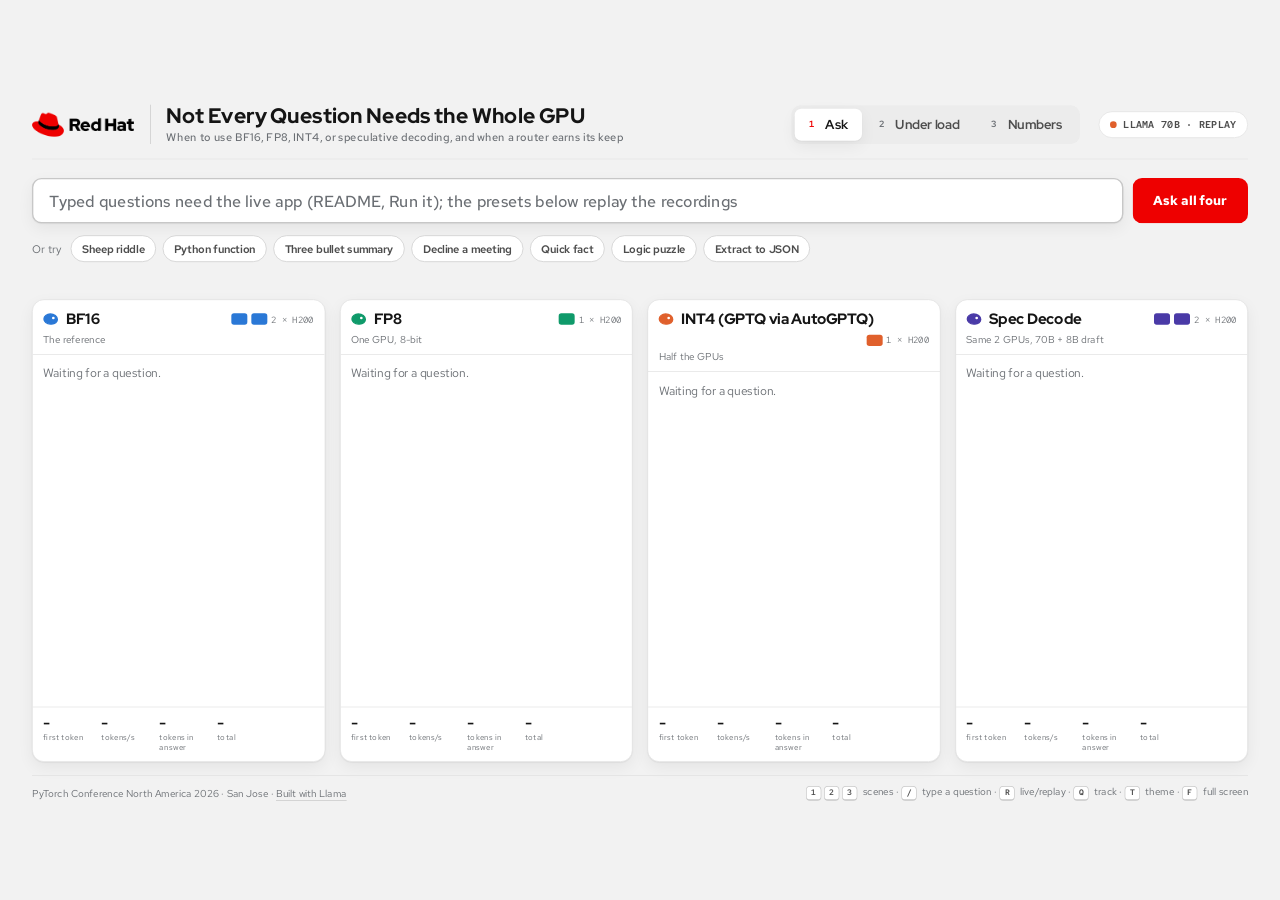
==== demo/index.html @ 515ed0f7 "Add demo/, a replay-only copy of the presenter for GitHub Pages scripts/build_static_demo.py renders" ====
<!DOCTYPE html>
<html lang="en">
<head>
    <meta charset="UTF-8">
    <meta name="viewport" content="width=device-width, initial-scale=1.0">
    <title>Not Every Question Needs the Whole GPU</title>
    <link rel="stylesheet" href="../static/css/base.css">
    <link rel="stylesheet" href="../static/css/presenter.css">
    <link rel="stylesheet" href="fonts.css">
</head>
<body class="presenter">
<div id="stage" class="stage">

    <header class="top">
        <div class="brand">
            <img src="../static/images/redhat-logo.png" alt="Red Hat" class="logo">
            <div class="brand-text">
                <h1>Not Every Question Needs the Whole GPU</h1>
                <p id="subtitle">When to use BF16, INT4, or speculative decoding, and when a router earns its keep</p>
            </div>
        </div>

        <nav class="tabs" role="tablist" aria-label="Scenes">
            <button class="tab is-active" role="tab" data-scene="ask"><kbd>1</kbd>Ask</button>
            <button class="tab" role="tab" data-scene="load"><kbd>2</kbd>Under load</button>
            <button class="tab" role="tab" data-scene="numbers"><kbd>3</kbd>Numbers</button>
        </nav>

        <div class="controls">
            <span class="mode" id="modeBadge"><i></i><span>Connecting</span></span>
        </div>
    </header>

    <!-- ask -->
    <section class="scene is-active" id="scene-ask" data-scene="ask">
        <form class="ask-bar" id="askForm" autocomplete="off">
            <input id="askInput" type="text" maxlength="2000" placeholder="Type a question from the room and press Enter" aria-label="Question">
            <button class="btn btn-primary" type="submit" id="askAll">Ask all</button>
        </form>
        <div class="ask-meta">
            <div class="presets" id="presets">
                <span class="presets-label">Or try</span>
            </div>
            <p class="router" id="router" hidden></p>
        </div>
        <div class="ask-grid" id="askGrid"></div>
    </section>

    <!-- load -->
    <section class="scene" id="scene-load" data-scene="load">
        <div class="numbers-head">
            <div>
                <h2 class="scene-title">What happens when the questions pile up</h2>
                <p class="scene-sub" id="loadSetup"></p>
            </div>
            <button class="btn btn-primary" id="loadPlay" type="button">Play the load run</button>
        </div>
        <div class="load-stage" id="loadStage"></div>
        <p class="takeaway-big" id="loadResult"></p>
    </section>

    <!-- numbers -->
    <section class="scene" id="scene-numbers" data-scene="numbers">
        <div class="numbers-head">
            <h2 class="scene-title">What each setup gets you</h2>
            <p class="scene-sub" id="benchNote"></p>
        </div>
        <div class="money-grid" id="moneyGrid"></div>
        <p class="takeaway-big" id="takeaway"></p>
        <div class="router-strip" id="routerStrip"></div>
        <p class="router-note" id="routerNote"></p>
        <p class="numbers-foot" id="numbersFoot"></p>
    </section>

    <footer class="bottom">
        <span id="footLeft">PyTorch Conference North America 2026 · San Jose · <a id="footLicense" href="https://github.com/meta-llama/llama-models/blob/main/models/llama3_1/LICENSE" target="_blank" rel="noopener">Built with Llama</a></span>
        <span id="footRight"><span id="footKeys"><kbd>1</kbd><kbd>2</kbd><kbd>3</kbd></span> scenes · <kbd>/</kbd> type a question · <kbd>R</kbd> live/replay · <kbd>Q</kbd> track · <kbd>T</kbd> theme · <kbd>F</kbd> full screen</span>
    </footer>
</div>

<script>
    // the static copy: the track from ?track=, llama otherwise; Q switches tracks
    window.DEMO_STATIC = { track: new URLSearchParams(location.search).get('track') || 'llama' };
</script>
<script src="data/llama.js"></script>
<script src="data/qwen.js"></script>
<script src="../static/js/presenter.js"></script>
</body>
</html>
---- static/css/base.css ----
/* Shared tokens for the presenter stage and the booth arena.
   Fonts are bundled (static/fonts, SIL OFL 1.1) so nothing depends on conference wifi. */

@font-face { font-family: 'Red Hat Display'; src: url('../fonts/RedHatDisplay-VF.woff2') format('woff2'); font-weight: 300 900; font-display: block; }
@font-face { font-family: 'Red Hat Text'; src: url('../fonts/RedHatText-VF.woff2') format('woff2'); font-weight: 300 700; font-display: block; }
@font-face { font-family: 'Red Hat Mono'; src: url('../fonts/RedHatMono-VF.woff2') format('woff2'); font-weight: 300 700; font-display: block; }

:root {
    color-scheme: light;
    --page: #f2f2f2;
    --surface: #ffffff;
    --surface-2: #f7f7f7;
    --surface-3: #ececec;
    --ink: #151515;
    --ink-2: #4d4d4d;
    --ink-3: #6a6e73;
    --line: #e0e0e0;
    --line-strong: #c7c7c7;
    --brand: #ee0000;
    --brand-ink: #a60000;
    --brand-wash: #fce3e3;
    --brand-solid: #ee0000;
    --brand-solid-hover: #be0000;
    --good: #3e8635;
    --good-wash: #e9f4e6;
    --shadow: 0 1px 2px rgba(21, 21, 21, 0.06), 0 8px 24px rgba(21, 21, 21, 0.06);

    /* Variant identity (validated for CVD separation and 3:1 contrast on white) */
    --v-bf16: #2a78d6;
    --v-fp8: #0f9a6a;
    --v-int4: #e0602c;
    --v-spec: #4a3aa7;
    --v-you: #151515;

    /* Arena scene */
    --sky-top: #ffffff;
    --sky-bottom: #f3f5f8;
    --grid: rgba(21, 21, 21, 0.045);
    --pipe: #292929;
    --pipe-edge: #151515;
    --pipe-hard: #ee0000;
    --pipe-hard-edge: #a60000;
    --ground: #e4e4e4;
    --ground-tick: #c7c7c7;

    --display: 'Red Hat Display', system-ui, sans-serif;
    --text: 'Red Hat Text', system-ui, sans-serif;
    --mono: 'Red Hat Mono', ui-monospace, monospace;
}

:root[data-theme="dark"] {
    color-scheme: dark;
    --page: #0f0f0f;
    --surface: #1b1b1b;
    --surface-2: #222222;
    --surface-3: #2c2c2c;
    --ink: #f5f5f5;
    --ink-2: #c7c7c7;
    --ink-3: #9a9ea3;
    --line: #333333;
    --line-strong: #4a4a4a;
    --brand: #f56e6e;
    --brand-ink: #ff9b9b;
    --brand-wash: #3a1616;
    --brand-solid: #c90000;
    --brand-solid-hover: #a60000;
    --good: #7cc674;
    --good-wash: #1b2d18;
    --shadow: 0 1px 2px rgba(0, 0, 0, 0.4), 0 8px 24px rgba(0, 0, 0, 0.3);

    --v-bf16: #4d94e8;
    --v-fp8: #2cb582;
    --v-int4: #f07a45;
    --v-spec: #9085e9;
    --v-you: #f5f5f5;

    --sky-top: #1d1f23;
    --sky-bottom: #15171a;
    --grid: rgba(255, 255, 255, 0.04);
    --pipe: #d8d8d8;
    --pipe-edge: #f5f5f5;
    --pipe-hard: #f56e6e;
    --pipe-hard-edge: #ff9b9b;
    --ground: #26282c;
    --ground-tick: #3a3d42;
}

*, *::before, *::after { box-sizing: border-box; }
html, body { margin: 0; padding: 0; }
body {
    background: var(--page);
    color: var(--ink);
    font-family: var(--text);
    -webkit-font-smoothing: antialiased;
    text-rendering: optimizeLegibility;
}
button { font: inherit; color: inherit; }
.num { font-variant-numeric: tabular-nums; }

/* Bird glyph used in legends and scoreboards: same shape as the canvas sprite */
.glyph {
    display: inline-block; flex: none;
    width: 22px; height: 17px; border-radius: 50% 55% 45% 50%;
    background: var(--c); border: 2.5px solid var(--c);
    position: relative;
}
.glyph::after {
    content: ''; position: absolute; right: 3px; top: 3px;
    width: 4px; height: 4px; border-radius: 50%; background: var(--surface);
}
.glyph.hollow { background: var(--surface); }
.glyph.hollow::after { background: var(--c); }

.badge {
    display: inline-flex; align-items: center; gap: 6px;
    font-family: var(--mono); font-weight: 600; letter-spacing: 0.04em; text-transform: uppercase;
    border-radius: 999px; white-space: nowrap;
}
---- static/css/presenter.css ----
/* Presenter stage: designed at 1920x1080 and scaled to fit, so nothing reflows or clips
   on a 720p projector, a laptop, or a 4K screen. Minimum body text is 16px at 1080p. */

body.presenter { overflow: hidden; height: 100vh; background: var(--page); }

.stage {
    position: absolute; left: 0; top: 0;
    width: 1920px; height: 1080px;
    transform-origin: 0 0;
    display: grid;
    grid-template-rows: 104px 1fr 52px;
    padding: 0 48px;
    background: var(--page);
}

kbd {
    display: inline-flex; align-items: center; justify-content: center;
    min-width: 26px; height: 26px; padding: 0 7px; margin-right: 8px;
    font-family: var(--mono); font-size: 14px; font-weight: 600;
    color: var(--ink-2); background: var(--surface); border: 1px solid var(--line-strong);
    border-bottom-width: 2px; border-radius: 6px;
}

/* header */
.top {
    display: grid; grid-template-columns: 1fr auto auto; gap: 28px; align-items: center;
    border-bottom: 1px solid var(--line);
}
.brand { display: flex; align-items: center; gap: 24px; min-width: 0; }
.logo { height: 36px; width: auto; }
:root[data-theme="dark"] .logo { filter: brightness(0) invert(1); }
.brand-text { border-left: 1px solid var(--line-strong); padding-left: 24px; }
.brand-text h1 {
    margin: 0; font-family: var(--display); font-weight: 800; font-size: 32px; line-height: 1.05;
    letter-spacing: -0.01em;
}
.brand-text p { margin: 4px 0 0; font-size: 17px; font-weight: 500; color: var(--ink-3); white-space: nowrap; }

.tabs {
    display: flex; gap: 4px; padding: 5px;
    background: var(--surface-3); border-radius: 14px;
}
.tab {
    display: flex; align-items: center; height: 48px; padding: 0 22px 0 12px;
    border: 0; border-radius: 10px; background: transparent; cursor: pointer;
    font-family: var(--display); font-weight: 700; font-size: 19px; color: var(--ink-2);
    transition: background .15s, color .15s;
}
.tab kbd { background: transparent; border-color: transparent; color: var(--ink-3); }
.tab:hover { color: var(--ink); }
.tab.is-active { background: var(--surface); color: var(--ink); box-shadow: var(--shadow); }
.tab.is-active kbd { color: var(--brand); }

.controls { display: flex; align-items: center; justify-content: flex-end; gap: 14px; }
.mode {
    display: inline-flex; align-items: center; gap: 10px; height: 40px; padding: 0 16px;
    border-radius: 999px; background: var(--surface); border: 1px solid var(--line);
    font-family: var(--mono); font-size: 15px; font-weight: 600; letter-spacing: 0.03em; text-transform: uppercase;
    color: var(--ink-2); white-space: nowrap;
}
.mode i { width: 10px; height: 10px; border-radius: 50%; background: var(--ink-3); }
.mode.live i { background: var(--good); box-shadow: 0 0 0 4px var(--good-wash); }
.mode.sim i { background: var(--v-int4); }
.mode.mixed i { background: linear-gradient(90deg, var(--good) 50%, var(--v-int4) 50%); }

.btn {
    height: 44px; padding: 0 20px; border-radius: 10px; cursor: pointer;
    font-family: var(--text); font-weight: 700; font-size: 16px; white-space: nowrap;
    border: 1px solid transparent; transition: background .15s, border-color .15s, transform .05s;
}
.btn:active { transform: translateY(1px); }
.btn:focus-visible, .tab:focus-visible { outline: 3px solid var(--v-bf16); outline-offset: 2px; }
.btn-primary { background: var(--brand-solid); color: #fff; }
.btn-primary:hover { background: var(--brand-solid-hover); }

/* scenes */
.scene { display: none; min-height: 0; padding: 28px 0 20px; }
.scene.is-active { display: grid; }

.card {
    background: var(--surface); border: 1px solid var(--line); border-radius: 18px;
    box-shadow: var(--shadow); min-width: 0;
}
.card-head {
    display: flex; align-items: baseline; justify-content: space-between; gap: 16px;
    padding: 18px 24px 10px;
}
.card-head h2 {
    display: flex; align-items: center; gap: 10px;
    margin: 0; font-family: var(--display); font-weight: 700; font-size: 21px;
}
.hint { font-family: var(--mono); font-size: 14px; color: var(--ink-3); white-space: nowrap; }

/* arena */
#scene-arena { grid-template-columns: 1fr 488px; gap: 28px; padding-top: 24px; padding-bottom: 16px; }
.arena-main { display: grid; grid-template-rows: auto 1fr; gap: 22px; min-width: 0; }
.canvas-card {
    position: relative; aspect-ratio: 16 / 9; width: 100%;
    border-radius: 20px; overflow: hidden; border: 1px solid var(--line); box-shadow: var(--shadow);
    background: var(--surface);
}
.canvas-card canvas { display: block; width: 100%; height: 100%; }
.canvas-loading {
    position: absolute; inset: 0; display: grid; place-items: center;
    font-family: var(--mono); font-size: 20px; color: var(--ink-3); background: var(--surface);
}
.canvas-loading[hidden] { display: none; }

.caption { display: grid; grid-template-columns: 1fr auto; gap: 40px; align-items: start; padding: 0 4px; }
.caption p { margin: 0; font-size: 19px; line-height: 1.5; color: var(--ink-2); max-width: 900px; }
.caption b { color: var(--ink); font-weight: 700; }
.keys { list-style: none; margin: 0; padding: 0; display: grid; grid-template-columns: auto auto; gap: 10px 26px; }
.keys li { display: flex; align-items: center; font-size: 16px; color: var(--ink-3); white-space: nowrap; }

.arena-side { display: grid; grid-template-rows: auto auto auto; align-content: start; gap: 16px; min-height: 0; }

.rows { list-style: none; margin: 0; padding: 0 12px 12px; }
.row {
    display: grid; grid-template-columns: 30px minmax(0, 1fr) 150px; align-items: center; gap: 3px 12px;
    padding: 6px 12px; border-radius: 12px; cursor: pointer; transition: background .15s, opacity .15s;
}
.row:hover { background: var(--surface-2); }
.row.is-hidden { opacity: 0.4; }
.row .who { min-width: 0; }
.row .who b { display: block; font-family: var(--display); font-weight: 700; font-size: 18.5px; line-height: 1.2; }
.row .who span { display: block; font-size: 14.5px; color: var(--ink-3); margin-top: 2px; white-space: nowrap; overflow: hidden; text-overflow: ellipsis; }
.row .score { text-align: right; }
.row .score b { font-family: var(--mono); font-size: 24px; font-weight: 700; }
.row .score span { display: block; font-family: var(--mono); font-size: 13px; color: var(--ink-3); margin-top: 2px; white-space: nowrap; }
.row .meter { grid-column: 2 / 4; height: 6px; border-radius: 3px; background: var(--surface-3); overflow: hidden; }
.row .meter i { display: block; height: 100%; border-radius: 3px; background: var(--c); transition: width .4s ease; }
.row.flash { animation: flash .9s ease; }
@keyframes flash { 0% { background: var(--brand-wash); } 100% { background: transparent; } }

.spec-stats { display: grid; grid-template-columns: repeat(3, 1fr); gap: 8px; padding: 0 24px; }
.spec-stats div { display: flex; flex-direction: column; gap: 4px; }
.spec-stats b { font-family: var(--mono); font-size: 28px; font-weight: 700; color: var(--ink); }
.spec-stats span { font-size: 14.5px; color: var(--ink-3); line-height: 1.3; }
.strips { display: flex; gap: 6px; padding: 14px 24px 0; align-items: flex-end; }
.strip-key { display: flex; align-items: center; gap: 8px; margin: 10px 24px 16px; font-size: 14px; color: var(--ink-3); }
.strip-key i { width: 18px; height: 9px; border-radius: 3px; flex: none; }
.strip-key i.ok { background: var(--v-spec); }
.strip-key i.fix { background: var(--surface); outline: 2px solid var(--v-spec); outline-offset: -2px; margin-left: 10px; }
.strip { display: flex; flex-direction: column-reverse; gap: 3px; }
.strip i { width: 22px; height: 9px; border-radius: 3px; background: var(--surface-3); }
.strip i.ok { background: var(--v-spec); }
.strip i.fix { background: var(--surface); outline: 2px solid var(--v-spec); outline-offset: -2px; }

/* booth arena: throw events float over the top-left of the course */
.feed {
    position: absolute; left: 20px; top: 20px; right: 45%;
    list-style: none; margin: 0; padding: 0; display: flex; flex-direction: column; align-items: flex-start; gap: 8px;
    pointer-events: none;
}
.feed li {
    display: flex; align-items: center; gap: 10px; max-width: 100%;
    font-size: 16px; color: var(--ink-2); padding: 8px 14px; border-radius: 999px;
    background: var(--surface); border: 1px solid var(--line); box-shadow: var(--shadow);
    animation: slidein .35s ease; white-space: nowrap; overflow: hidden; text-overflow: ellipsis;
}
.feed li b { color: var(--ink); }
.feed li .dot { width: 9px; height: 9px; border-radius: 50%; background: var(--brand); flex: none; }
.feed li.fade { opacity: 0; transition: opacity .6s ease; }
@keyframes slidein { from { transform: translateY(-6px); opacity: 0; } to { transform: none; opacity: 1; } }

/* numbers */
#scene-numbers, #scene-quality { grid-template-rows: auto auto 1fr; gap: 22px; }
.numbers-head { display: flex; justify-content: space-between; align-items: flex-end; gap: 32px; }
.scene-title { margin: 0; font-family: var(--display); font-weight: 800; font-size: 34px; letter-spacing: -0.01em; }
.scene-sub { margin: 6px 0 0; font-size: 17px; color: var(--ink-3); max-width: 1180px; line-height: 1.45; }
.basis {
    display: inline-flex; align-items: center; gap: 8px; height: 30px; padding: 0 12px; border-radius: 999px;
    font-family: var(--mono); font-size: 13px; font-weight: 600; text-transform: uppercase; letter-spacing: 0.04em;
    border: 1px solid var(--line-strong); color: var(--ink-2); background: var(--surface); white-space: nowrap;
}
.basis::before { content: ''; width: 8px; height: 8px; border-radius: 50%; }
.stats { list-style: none; margin: 0; padding: 0; border-top: 1px solid var(--line); }
.stats li { display: flex; justify-content: space-between; align-items: baseline; padding: 10px 0; border-bottom: 1px solid var(--line); font-size: 16.5px; }
.stats li:last-child { border-bottom: 0; }
.stats li span { color: var(--ink-3); }
.stats li b { font-family: var(--mono); font-weight: 600; color: var(--ink); }
.pending { display: flex; align-items: center; gap: 14px; padding: 16px 22px; border-radius: 14px; border: 1px dashed var(--line-strong); color: var(--ink-3); font-size: 16px; }
.pending b { color: var(--ink-2); }
.load { padding-bottom: 18px; min-height: 0; }
.load svg { display: block; width: 100%; height: auto; padding: 0 16px; }
.load .dot { stroke: var(--surface); stroke-width: 2; }
.load .end { font-family: var(--display); font-weight: 700; font-size: 15px; fill: var(--ink); }
.load .pending { margin: 4px 24px 0; }
.takeaway { margin: 16px 24px 0; padding-top: 14px; border-top: 1px solid var(--line); font-size: 17px; line-height: 1.45; color: var(--ink-2); }
.takeaway b { color: var(--ink); }

/* quality */

@keyframes blink { 50% { opacity: 0; } }
.verdict { margin: 0 24px 20px; padding: 10px 14px; border-radius: 10px; font-weight: 700; font-size: 16.5px; display: flex; align-items: center; gap: 10px; }
.verdict:empty { display: none; }
.verdict.pass { background: var(--good-wash); color: var(--good); }
.verdict svg { width: 20px; height: 20px; flex: none; fill: currentColor; }

/* footer */
.bottom {
    display: flex; align-items: center; justify-content: space-between;
    border-top: 1px solid var(--line); font-size: 15px; color: var(--ink-3);
}
.bottom kbd { height: 22px; min-width: 22px; font-size: 12px; margin-right: 4px; }

/* ask */
#scene-ask { grid-template-rows: auto auto 1fr; gap: 18px; }
.ask-bar { display: grid; grid-template-columns: 1fr auto; gap: 14px; }
.ask-bar input {
    height: 68px; padding: 0 24px; border-radius: 14px; border: 2px solid var(--line-strong);
    background: var(--surface); color: var(--ink); font-family: var(--text); font-size: 24px; font-weight: 500;
    outline: none; box-shadow: var(--shadow); min-width: 0;
}
.ask-bar input::placeholder { color: var(--ink-3); }
.ask-bar input:focus { border-color: var(--v-bf16); }
.ask-bar .btn { height: 68px; padding: 0 30px; font-size: 20px; border-radius: 14px; }
.ask-meta { display: flex; flex-direction: column; align-items: flex-start; gap: 12px; }
.presets { display: flex; align-items: center; gap: 10px; flex-wrap: nowrap; }
.router[hidden] { display: block; visibility: hidden; }
.presets-label { font-size: 17px; color: var(--ink-3); margin-right: 4px; }
.presets button {
    height: 40px; padding: 0 16px; border-radius: 999px; cursor: pointer;
    border: 1px solid var(--line-strong); background: var(--surface); color: var(--ink-2);
    font-weight: 600; font-size: 16px;
}
.presets button:hover { color: var(--ink); border-color: var(--ink-3); }
.router { margin: 0; min-height: 26px; font-size: 18px; color: var(--ink-2); white-space: nowrap; }
.router b { color: var(--ink); }
.router .glyph { width: 20px; height: 15px; vertical-align: -1px; margin: 0 6px 0 4px; }

.ask-grid { display: grid; grid-template-columns: repeat(var(--cols, 3), 1fr); gap: 22px; min-height: 0; }
.acol { display: grid; grid-template-rows: auto 1fr auto; min-height: 0; overflow: hidden; }
.acol.is-routed { border-color: var(--c); box-shadow: 0 0 0 2px var(--c), var(--shadow); }
.acol-head { padding: 18px 24px 14px; border-bottom: 1px solid var(--line); }
.acol-head .row1 { display: flex; flex-wrap: wrap; align-items: center; justify-content: space-between; gap: 8px 12px; }
.acol-head h3 { display: flex; align-items: center; gap: 12px; margin: 0; font-family: var(--display); font-weight: 800; font-size: 26px; }
.acol-head .role { margin: 6px 0 0; font-size: 16.5px; color: var(--ink-3); }
/* a long label (the Qwen INT4 names its build) pushes the chips onto their own line, right-aligned */
.gpu-chips { display: flex; align-items: center; gap: 6px; margin-left: auto; font-family: var(--mono); font-size: 14px; color: var(--ink-3); white-space: nowrap; }
.gpu-chips i { width: 24px; height: 17px; border-radius: 4px; background: var(--c); }
.answer {
    margin: 0; padding: 18px 24px; overflow: auto; min-height: 0;
    font-family: var(--text); font-size: 19px; line-height: 1.55; color: var(--ink); white-space: pre-wrap; word-wrap: break-word;
}
.answer.idle { color: var(--ink-3); }
.answer.err { color: var(--brand-ink); }
.answer .live-part { color: var(--ink-2); }
.answer .fb-divider {
    display: block; margin: 14px 0 12px; padding-top: 10px; border-top: 2px dashed var(--brand-ink);
    font-family: var(--mono); font-size: 14px; font-weight: 700; letter-spacing: .02em; color: var(--brand-ink);
}
.answer .live-part + .fb-divider { margin-top: 16px; }
.answer > .fb-divider:first-child { margin-top: 0; }
.answer.planned .fb-divider { border-top-color: var(--line-strong); color: var(--ink-3); }
.astats { display: grid; grid-template-columns: repeat(4, minmax(0, 1fr)) auto; align-items: end; gap: 10px; padding: 14px 24px 18px; border-top: 1px solid var(--line); }
.astats div { display: flex; flex-direction: column; gap: 2px; min-width: 0; }
.astats b { font-family: var(--mono); font-size: 22px; font-weight: 700; color: var(--ink); white-space: nowrap; }
.astats span { font-size: 14px; color: var(--ink-3); }
/* four columns: narrower cards, so the stat row tightens instead of wrapping */
.ask-grid.cols-4 .astats { gap: 8px; padding: 12px 16px 14px; }
.ask-grid.cols-4 .astats b { font-size: 18px; }
.ask-grid.cols-4 .astats b.na { font-size: 13.5px; line-height: 24px; }
.ask-grid.cols-4 .astats span { font-size: 12.5px; min-height: 2.4em; line-height: 1.2; }
.ask-grid.cols-4 .answer { padding: 14px 16px; font-size: 17.5px; }
.ask-grid.cols-4 .acol-head { padding: 14px 16px 12px; }
.ask-grid.cols-4 .acol-head h3 { font-size: 22px; }
.ask-grid.cols-4 .acol-head .role { font-size: 15px; }
.ask-grid.cols-4 .place { transform: scale(.85); }
.place {
    align-self: center; min-width: 58px; height: 36px; padding: 0 12px; border-radius: 999px;
    display: inline-flex; align-items: center; justify-content: center;
    font-family: var(--display); font-weight: 800; font-size: 17px; background: var(--surface-3); color: var(--ink-2);
}
.place.first { background: var(--c); color: #fff; }
.place:empty { visibility: hidden; }

/* numbers (the money slide) */
#scene-numbers { grid-template-rows: auto auto auto auto; gap: 24px; align-content: start; }
.money-grid { display: grid; grid-template-columns: repeat(var(--cols, 3), 1fr); gap: 22px; }
.mcard { padding: 24px 28px 22px; display: flex; flex-direction: column; gap: 16px; border-top: 6px solid var(--c); }
.mcard h3 { display: flex; align-items: center; gap: 12px; margin: 0; font-family: var(--display); font-weight: 800; font-size: 30px; }
.mcard .gets { margin: 0; font-family: var(--display); font-weight: 700; font-size: 24px; color: var(--ink); }
.mcard .nums { display: grid; grid-template-columns: 1fr 1fr; gap: 12px; padding: 14px 0; border-top: 1px solid var(--line); border-bottom: 1px solid var(--line); }
.mcard .nums div { display: flex; flex-direction: column; }
.mcard .nums b { font-family: var(--display); font-weight: 800; font-size: 54px; line-height: 1; letter-spacing: -0.02em; }
.mcard .nums span { margin-top: 8px; font-size: 15.5px; color: var(--ink-3); }
.mcard dl { margin: 0; display: grid; gap: 12px; }
.mcard dt { font-family: var(--mono); font-size: 13px; font-weight: 700; text-transform: uppercase; letter-spacing: .05em; color: var(--ink-3); }
.mcard dd { margin: 4px 0 0; font-size: 18px; line-height: 1.45; color: var(--ink-2); }
.mcard .note { margin: 0; font-size: 15px; color: var(--ink-3); line-height: 1.4; }
.takeaway-big { margin: 0; padding: 0 4px; font-family: var(--display); font-weight: 700; font-size: 26px; line-height: 1.35; color: var(--ink-2); }
.takeaway-big b { color: var(--ink); }
.router-strip { display: flex; align-items: center; gap: 14px; padding: 20px 28px; }
.router-strip .route { flex: 1 1 auto; justify-content: center; white-space: nowrap; }
.router-strip h3 { margin: 0 12px 0 0; font-family: var(--display); font-weight: 800; font-size: 22px; white-space: nowrap; }
.route { display: flex; align-items: center; gap: 12px; padding: 12px 16px; border-radius: 12px; background: var(--surface-2); font-size: 17px; color: var(--ink-2); }
.route b { color: var(--ink); }
.route .arrow { color: var(--ink-3); }
.mcard .mhead { display: flex; flex-wrap: wrap; align-items: center; justify-content: space-between; gap: 8px 12px; }
.router-note { margin: -8px 4px 0; font-size: 17px; color: var(--ink-3); }

/* under load (replay of the load test) */
#scene-load { grid-template-rows: auto 1fr auto; gap: 22px; }
#scene-load .numbers-head { align-items: flex-end; }
.load-stage { display: grid; grid-template-columns: repeat(var(--cols, 3), 1fr); gap: 22px; min-height: 0; }
.lcard { padding: 22px 26px; display: grid; grid-template-rows: auto auto 1fr auto auto auto; gap: 14px; border-top: 6px solid var(--c); min-height: 0; }
.lcard .mhead h3 { display: flex; align-items: center; gap: 12px; margin: 0; font-family: var(--display); font-weight: 800; font-size: 28px; }
.lcard .big b { display: block; font-family: var(--display); font-weight: 800; font-size: 76px; line-height: 1; letter-spacing: -0.02em; }
.lcard .big span { display: block; margin-top: 8px; font-size: 17px; color: var(--ink-3); }
/* the box takes the free row; the svg fills it absolutely so its viewBox can't resize the row */
.lcard .spark-box { position: relative; min-height: 120px; }
.lcard .spark { position: absolute; inset: 0; width: 100%; height: 100%; }
.lcard .spark polyline { fill: none; stroke: var(--c); stroke-width: 4; stroke-linejoin: round; stroke-linecap: round; }
.lcard .spark circle { fill: var(--c); stroke: var(--surface); stroke-width: 2; }
/* a run that shared its pod with another sweep: a lower bound, drawn hollow */
.lcard .spark circle.shared { fill: var(--surface); stroke: var(--c); stroke-width: 3; }
.lcard .spark text { font-family: var(--mono); font-size: 16px; fill: var(--ink-3); }
.lcard .spark line { stroke: var(--line); }
.lstats { display: grid; grid-template-columns: 1fr 1fr 1fr; gap: 12px; padding-top: 14px; border-top: 1px solid var(--line); }
.tpot-wrap { display: grid; gap: 4px; }
.tpot-title { font-size: 14.5px; color: var(--ink-3); }
.lcard .tpot { width: 100%; height: 84px; }
.lcard .tpot polyline { fill: none; stroke: var(--c); stroke-width: 3; stroke-linejoin: round; stroke-linecap: round; opacity: .85; }
.lcard .tpot circle { fill: var(--c); stroke: var(--surface); stroke-width: 2; }
.lcard .tpot circle.over { fill: var(--surface); stroke: var(--c); stroke-width: 3; }
.lcard .tpot .target { stroke: var(--ink-2); stroke-width: 2; stroke-dasharray: 6 5; }
.lcard .tpot .target-label { font-family: var(--mono); font-size: 14px; fill: var(--ink-2); }
.l-target { margin: 0; min-height: 24px; line-height: 24px; font-size: 17px; color: var(--ink-2); }
.load-stage.cols-4 { gap: 16px; }
.load-stage.cols-4 .lcard { padding: 18px 20px; gap: 12px; }
.load-stage.cols-4 .lcard .mhead h3 { font-size: 22px; }
.load-stage.cols-4 .lcard .big b { font-size: 64px; }
.load-stage.cols-4 .lstats b { font-size: 21px; }
.load-stage.cols-4 .lstats span { font-size: 13px; }
.load-stage.cols-4 .l-target { font-size: 15px; line-height: 22px; min-height: 22px; }
.l-target b { color: var(--ink); }
.lstats div { display: flex; flex-direction: column; gap: 2px; }
.lstats b { font-family: var(--mono); font-size: 24px; font-weight: 700; }
.lstats span { font-size: 14.5px; color: var(--ink-3); }
.load-empty { grid-column: 1 / -1; display: grid; place-items: center; text-align: center; padding: 60px; border: 2px dashed var(--line-strong); border-radius: 18px; color: var(--ink-3); font-size: 20px; line-height: 1.5; }
.load-empty b { color: var(--ink-2); }
.mcard .nums.three { grid-template-columns: 1.1fr 1fr 1fr; }
.mcard .nums.three b { font-size: 46px; }
.numbers-foot { margin: -10px 4px 0; font-size: 14.5px; color: var(--ink-3); line-height: 1.45; }
.lcard .mhead { display: flex; flex-wrap: wrap; align-items: center; justify-content: space-between; gap: 8px 12px; }
.astats b.na { font-family: var(--text); font-size: 16px; font-weight: 600; color: var(--ink-3); line-height: 29px; }
.tab[hidden] { display: none; }
.takeaway-big .pending-note { display: block; margin-top: 6px; font-family: var(--text); font-weight: 500; font-size: 19px; color: var(--ink-3); }
.mcard .gets { line-height: 1.3; min-height: 2.6em; }
.mcard .nums span { min-height: 2.6em; }
.mcard .nums b.small { font-size: 34px; line-height: 46px; color: var(--ink-3); }
.acol-head .src.planned { color: var(--ink-2); border: 1px solid var(--ink-3); }
.acol-head .src.recorded { color: var(--brand-ink); border: 1px solid var(--brand-ink); background: var(--brand-wash); }
.acol-head .src { margin-left: 10px; font-family: var(--mono); font-size: 12.5px; font-weight: 600; text-transform: uppercase; letter-spacing: .04em; color: var(--ink-3); padding: 3px 8px; border-radius: 999px; border: 1px dashed var(--line-strong); }
.bottom a { color: inherit; text-decoration: none; border-bottom: 1px solid var(--line-strong); }

/* reserve the result line so the cards (and their charts) keep their size when it appears */
#loadResult { min-height: 2.6em; }

/* four setups on the Numbers screen: narrower cards, so everything shrinks a step instead of wrapping */
.money-grid.cols-4 { gap: 16px; }
.money-grid.cols-4 .mcard { padding: 18px 20px 16px; gap: 12px; }
.money-grid.cols-4 .mcard .mhead h3 { font-size: 22px; }
.money-grid.cols-4 .mcard .gets { font-size: 19px; min-height: 2.6em; }
.money-grid.cols-4 .mcard .nums { padding: 10px 0; gap: 8px; }
.money-grid.cols-4 .mcard .nums.three b { font-size: 34px; white-space: nowrap; }
.money-grid.cols-4 .mcard .nums b.small { font-size: 26px; line-height: 34px; }
.money-grid.cols-4 .mcard .nums span { font-size: 13px; margin-top: 6px; min-height: 2.4em; }
.money-grid.cols-4 .mcard dl { gap: 8px; }
.money-grid.cols-4 .mcard dd { font-size: 15.5px; line-height: 1.4; }
.money-grid.cols-4 + .takeaway-big { font-size: 23px; }
---- demo/fonts.css ----
/* built by scripts/build_static_demo.py from static/fonts/, SIL Open Font License */
@font-face { font-family: 'Red Hat Display'; font-weight: 300 900; font-style: normal; src: url('[data-uri]') format('woff2'); }
@font-face { font-family: 'Red Hat Text'; font-weight: 300 900; font-style: normal; src: url('[data-uri]') format('woff2'); }
@font-face { font-family: 'Red Hat Mono'; font-weight: 300 900; font-style: normal; src: url('[data-uri]') format('woff2'); }
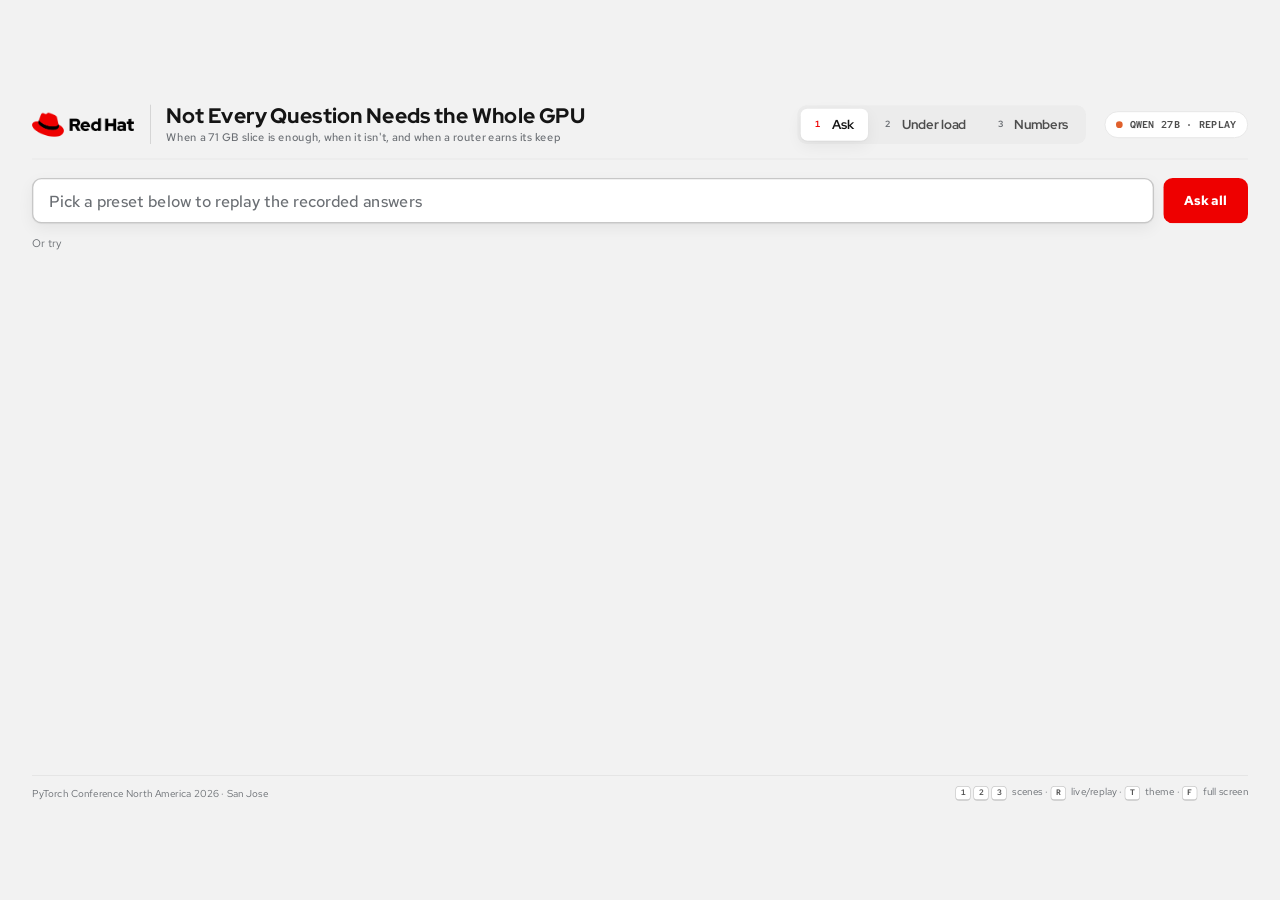
==== commit 8d39240a: "Lock slides and demo to Qwen track only Disable track switching (T, Q, 1, 2 keys), hide the track ch" ====
--- a/demo/index.html
+++ b/demo/index.html
@@ -73,14 +73,14 @@
     </section>
 
     <footer class="bottom">
-        <span id="footLeft">PyTorch Conference North America 2026 · San Jose · <a id="footLicense" href="https://github.com/meta-llama/llama-models/blob/main/models/llama3_1/LICENSE" target="_blank" rel="noopener">Built with Llama</a></span>
-        <span id="footRight"><span id="footKeys"><kbd>1</kbd><kbd>2</kbd><kbd>3</kbd></span> scenes · <kbd>/</kbd> type a question · <kbd>R</kbd> live/replay · <kbd>Q</kbd> track · <kbd>T</kbd> theme · <kbd>F</kbd> full screen</span>
+        <span id="footLeft">PyTorch Conference North America 2026 · San Jose</span>
+        <span id="footRight"><span id="footKeys"><kbd>1</kbd><kbd>2</kbd><kbd>3</kbd></span> scenes · <kbd>R</kbd> live/replay · <kbd>T</kbd> theme · <kbd>F</kbd> full screen</span>
     </footer>
 </div>
 
 <script>
-    // the static copy: the track from ?track=, llama otherwise; Q switches tracks
-    window.DEMO_STATIC = { track: new URLSearchParams(location.search).get('track') || 'llama' };
+    // Qwen only for this presentation
+    window.DEMO_STATIC = { track: 'qwen' };
 </script>
 <script src="data/llama.js"></script>
 <script src="data/qwen.js"></script>
--- a/static/css/presenter.css
+++ b/static/css/presenter.css
@@ -235,7 +235,8 @@
 .acol-head { padding: 18px 24px 14px; border-bottom: 1px solid var(--line); }
 .acol-head .row1 { display: flex; flex-wrap: wrap; align-items: center; justify-content: space-between; gap: 8px 12px; }
 .acol-head h3 { display: flex; align-items: center; gap: 12px; margin: 0; font-family: var(--display); font-weight: 800; font-size: 26px; }
-.acol-head .role { margin: 6px 0 0; font-size: 16.5px; color: var(--ink-3); }
+/* room for two lines on every column, so a role that wraps (the Qwen INT4 and spec decode ones) doesn't make its header taller than the others */
+.acol-head .role { margin: 6px 0 0; font-size: 16.5px; line-height: 1.3; min-height: 2.6em; color: var(--ink-3); }
 /* a long label (the Qwen INT4 names its build) pushes the chips onto their own line, right-aligned */
 .gpu-chips { display: flex; align-items: center; gap: 6px; margin-left: auto; font-family: var(--mono); font-size: 14px; color: var(--ink-3); white-space: nowrap; }
 .gpu-chips i { width: 24px; height: 17px; border-radius: 4px; background: var(--c); }
@@ -276,7 +277,7 @@
 .place:empty { visibility: hidden; }
 
 /* numbers (the money slide) */
-#scene-numbers { grid-template-rows: auto auto auto auto; gap: 24px; align-content: start; }
+#scene-numbers { grid-template-rows: auto auto auto auto; gap: 20px; align-content: start; }
 .money-grid { display: grid; grid-template-columns: repeat(var(--cols, 3), 1fr); gap: 22px; }
 .mcard { padding: 24px 28px 22px; display: flex; flex-direction: column; gap: 16px; border-top: 6px solid var(--c); }
 .mcard h3 { display: flex; align-items: center; gap: 12px; margin: 0; font-family: var(--display); font-weight: 800; font-size: 30px; }
@@ -291,7 +292,7 @@
 .mcard .note { margin: 0; font-size: 15px; color: var(--ink-3); line-height: 1.4; }
 .takeaway-big { margin: 0; padding: 0 4px; font-family: var(--display); font-weight: 700; font-size: 26px; line-height: 1.35; color: var(--ink-2); }
 .takeaway-big b { color: var(--ink); }
-.router-strip { display: flex; align-items: center; gap: 14px; padding: 20px 28px; }
+.router-strip { display: flex; align-items: center; gap: 14px; padding: 16px 28px; }
 .router-strip .route { flex: 1 1 auto; justify-content: center; white-space: nowrap; }
 .router-strip h3 { margin: 0 12px 0 0; font-family: var(--display); font-weight: 800; font-size: 22px; white-space: nowrap; }
 .route { display: flex; align-items: center; gap: 12px; padding: 12px 16px; border-radius: 12px; background: var(--surface-2); font-size: 17px; color: var(--ink-2); }
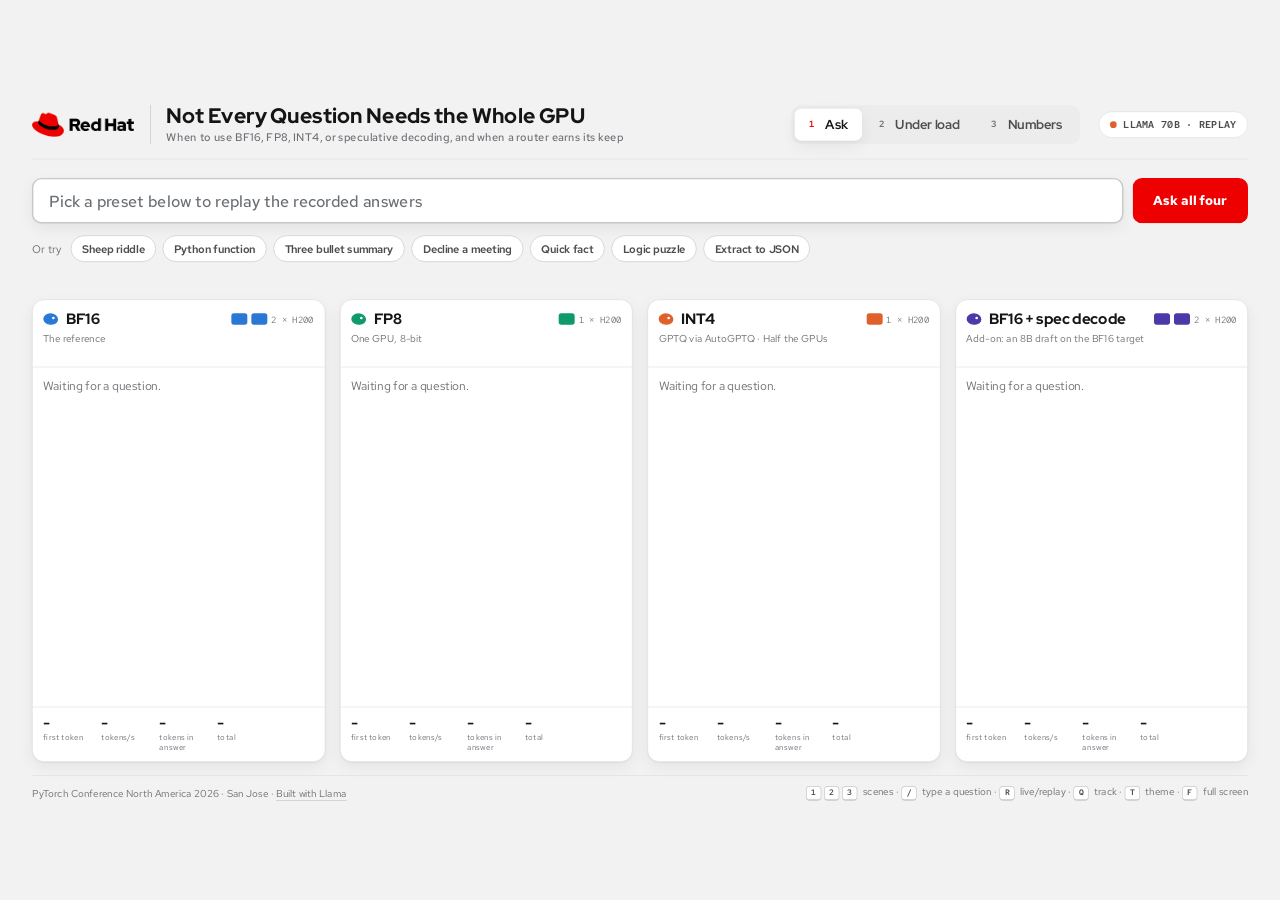
==== commit 0c40456b: "Restore both tracks with track chooser for Steven Bring back Llama/Qwen track switching on title sli" ====
--- a/demo/index.html
+++ b/demo/index.html
@@ -73,14 +73,13 @@
     </section>
 
     <footer class="bottom">
-        <span id="footLeft">PyTorch Conference North America 2026 · San Jose</span>
-        <span id="footRight"><span id="footKeys"><kbd>1</kbd><kbd>2</kbd><kbd>3</kbd></span> scenes · <kbd>R</kbd> live/replay · <kbd>T</kbd> theme · <kbd>F</kbd> full screen</span>
+        <span id="footLeft">PyTorch Conference North America 2026 · San Jose · <a id="footLicense" href="https://github.com/meta-llama/llama-models/blob/main/models/llama3_1/LICENSE" target="_blank" rel="noopener">Built with Llama</a></span>
+        <span id="footRight"><span id="footKeys"><kbd>1</kbd><kbd>2</kbd><kbd>3</kbd></span> scenes · <kbd>/</kbd> type a question · <kbd>R</kbd> live/replay · <kbd>Q</kbd> track · <kbd>T</kbd> theme · <kbd>F</kbd> full screen</span>
     </footer>
 </div>
 
 <script>
-    // Qwen only for this presentation
-    window.DEMO_STATIC = { track: 'qwen' };
+    window.DEMO_STATIC = { track: new URLSearchParams(location.search).get('track') || 'llama' };
 </script>
 <script src="data/llama.js"></script>
 <script src="data/qwen.js"></script>
